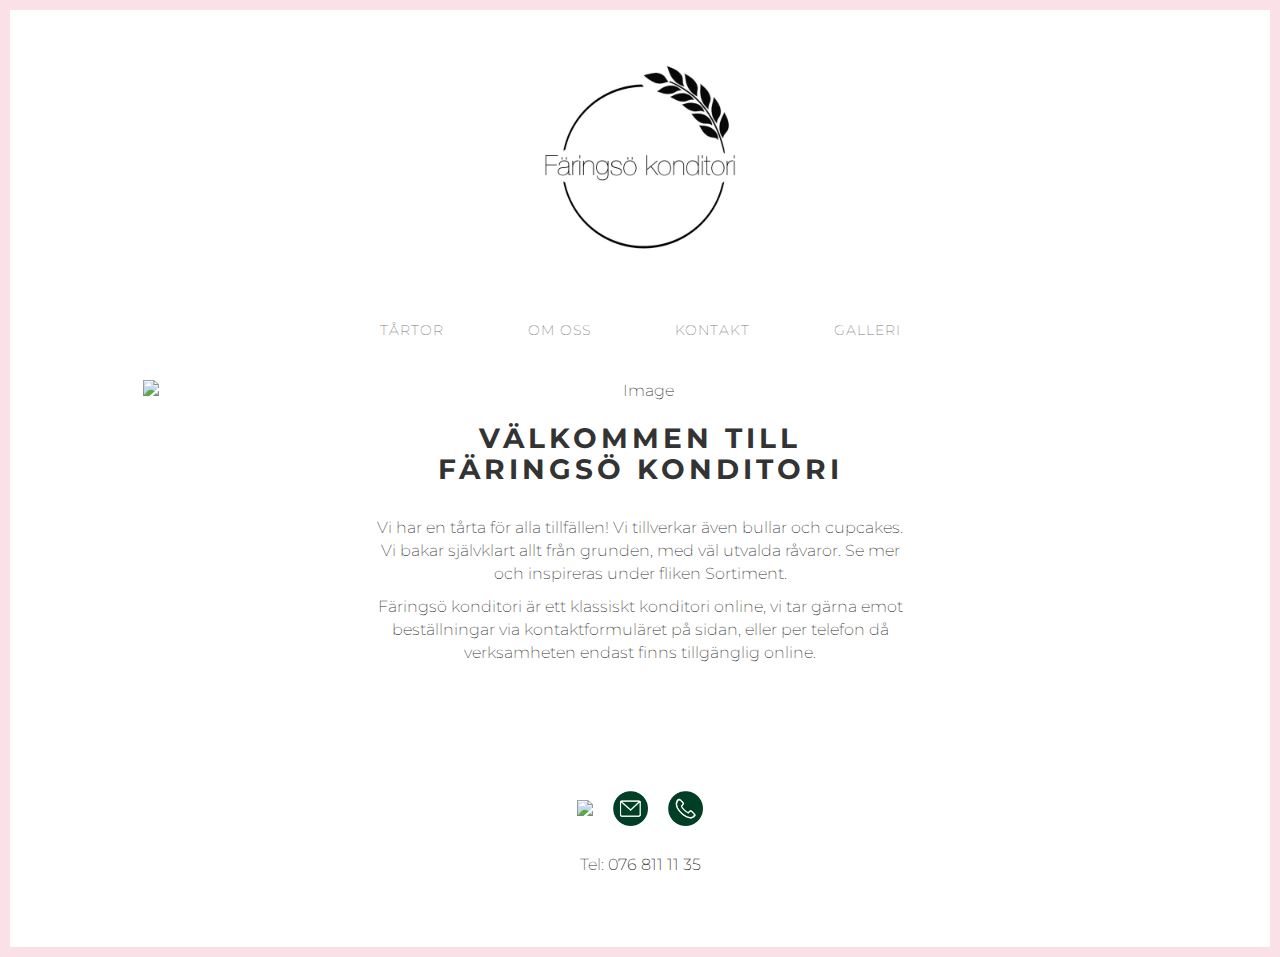
==== index.html @ da7a9c5c "added all files" ====
<!DOCTYPE html>
<html lang="en">
<head>
  <title>Färingsö konditori</title>
  <meta charset="utf-8">
  <meta name="viewport" content="width=device-width, initial-scale=1">
  <link rel="stylesheet" href="https://maxcdn.bootstrapcdn.com/bootstrap/3.3.7/css/bootstrap.min.css">
  <script src="https://ajax.googleapis.com/ajax/libs/jquery/3.2.1/jquery.min.js"></script>
  <script src="https://maxcdn.bootstrapcdn.com/bootstrap/3.3.7/js/bootstrap.min.js"></script>
  <link href="https://fonts.googleapis.com/css?family=Roboto+Mono:300" rel="stylesheet">
  <link href="https://fonts.googleapis.com/css?family=Montserrat:200,500|Sacramento" rel="stylesheet">
  <style>    
    /* Add a gray background color and some padding to the footer */
    body {
      border: 10px solid #f9e1e7;
      font-family: Montserrat;
      font-size: 16px;
      font-weight: 200;
    }

    footer {
      padding: 40px;
    }
    
    #icons:hover #social{
      opacity: 0.5;
    }

    #icons:hover #social:hover{
      opacity: 1;
    }

    #header {
      text-align: center;
      padding: 50px;
    }

    .navbar {
      background-color: white;
      border: none;
    }

    .navbar-nav {
      background-color: white;
      border: none;
      text-align: center;
      width: 100%;
    }
    .navbar-default .navbar-toggle{
      border-color: white;
    }
    .navbar-nav li a:hover{
      color: #E8A3BE !important;
      text-decoration: none;
    }

@media screen and (min-width: 750px) {
    .navbar-nav li {
      float: none;
      display: inline-block;
    }

    .navbar-nav li a{
      padding: 10px 40px;
    }


}
    #menu a{
      text-align: center;
      font-family: "Montserrat", 'sans serif';
      font-weight: 200;
      font-size: 14px;
      letter-spacing: 1px;
      text-transform: uppercase;
    }

    a {
      color: black;
      text-decoration: none;
    }

    a:hover {
      color: #E8A3BE;
    }


  </style>
</head>
<body>
</nav>

<div class="container-fluid text-center">
  <div class="row">
    <div id="header" class="col-sm-12">
      <a href=""><img id="social" src="faringso_konditori.png" width="200" height="auto"/></a>    
    </div>
  </div>
  <div id="menu">
    <nav class="navbar navbar-default">
      <div class="container-fluid">
        <!-- Brand and toggle get grouped for better mobile display -->
        <div class="navbar-header">
          <button type="button" class="navbar-toggle collapsed" data-toggle="collapse" data-target="#bs-example-navbar-collapse-1" aria-expanded="false">
            <span class="sr-only">Toggle navigation</span>
            <span class="icon-bar"></span>
            <span class="icon-bar"></span>
            <span class="icon-bar"></span>
          </button>
        </div>

        <!-- Collect the nav links, forms, and other content for toggling -->
        <div class="collapse navbar-collapse" id="bs-example-navbar-collapse-1">
          <ul class="nav navbar-nav">
            <li><a href="cakes.html">Tårtor</a></li>     
            <li><a href="om_oss.html">Om oss</a></li>     
            <li><a href="kontakt.html">Kontakt</a></li>      
            <li><a href="galleri.html">Galleri</a></li>
          <ul>
        </div><!-- /.navbar-collapse -->
      </div><!-- /.container-fluid -->
    </nav>
  </div>
</div>
  
<div class="container-fluid bg-3 text-center" style="width: 90%">
  <div class="row">
    <div class="col-sm-12">
      <img src="frukt.jpg" class="img-responsive" style="width:90%; margin: auto;" alt="Image">
    </div>
    <div class="col-sm-3"></div>
    <div class="col-sm-6">
      <h3 style="font-family: Montserrat; text-transform: uppercase; letter-spacing: 4px; font-weight: 700; font-size: 28px;">Välkommen till 
      <br/>Färingsö Konditori</h3><br>
      <p>Vi har en tårta för alla tillfällen! Vi tillverkar även bullar och cupcakes. Vi bakar självklart allt från grunden, med väl utvalda råvaror. Se mer och inspireras under fliken Sortiment. </p>
      <p>Färingsö konditori är ett klassiskt konditori online, vi tar gärna emot beställningar via kontaktformuläret på sidan, eller per telefon då verksamheten endast finns tillgänglig online.</p>
    </div>
   <div class="col-sm-3"></div>
  </div>
</div><br><br><br>


<footer class="container-fluid text-center">
  <div id="icons">
    <a href="https://www.instagram.com/faringsokonditori/" target="_blank"><img id="social" src="instagram.png" width="35" height="auto" style="margin: 8px"/></a>
    <img id="social" src="mejl.png" width="35" height="auto" style="margin: 8px"/>
    <a href="tel: +4676 811 11 35"><img id="social" src="ring.png" width="35" height="auto" style="margin: 8px"/></a>
  </div>
  <p style="padding-bottom: 20px; padding-top: 20px;">Tel: <a href="tel: +4676 811 11 35">076 811 11 35</a></p>
</footer>

</body>
</html>
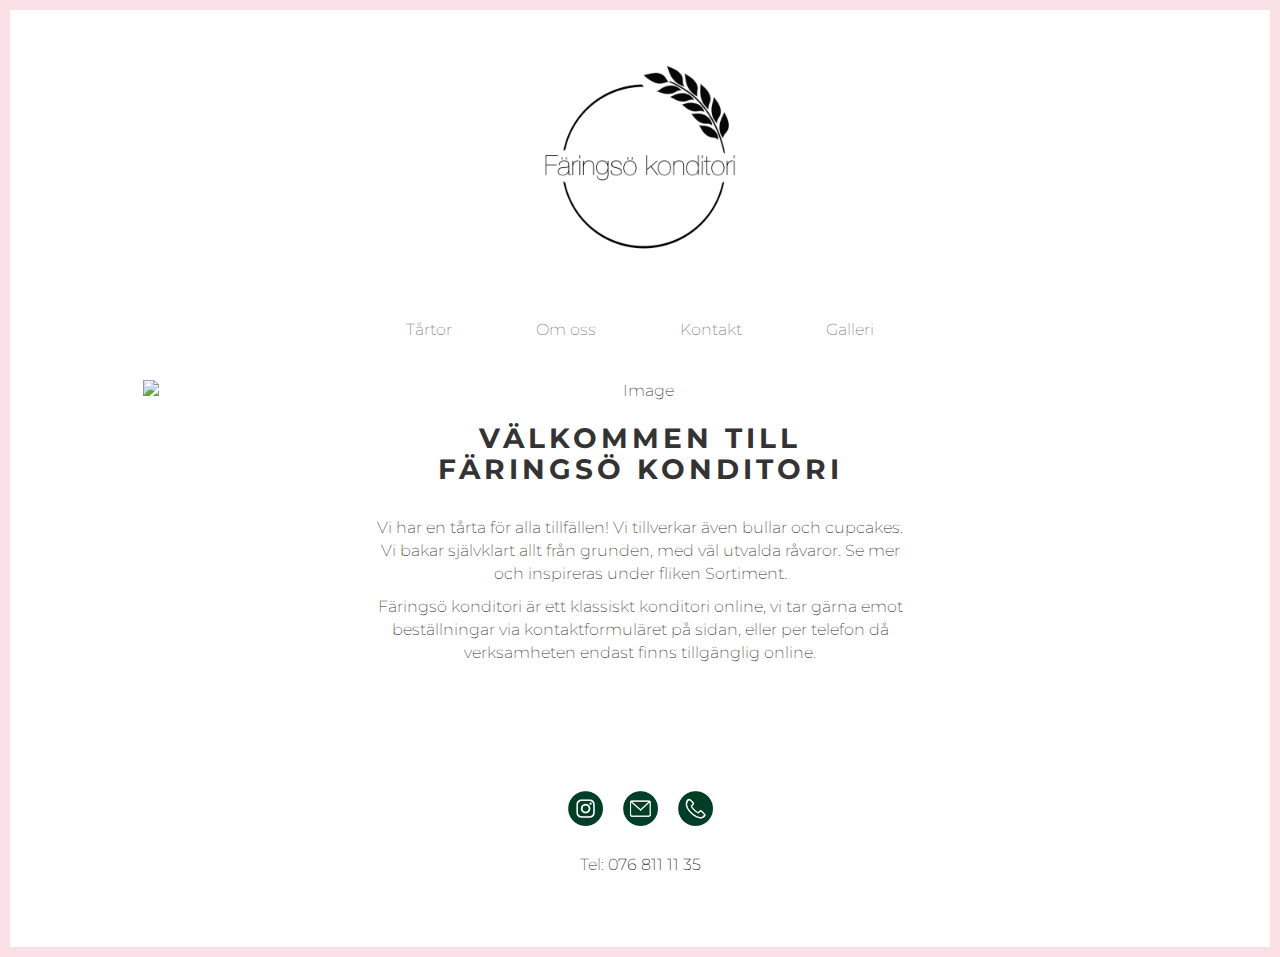
==== commit ac5f905d: "Add files via upload" ====
--- a/index.html
+++ b/index.html
@@ -64,16 +64,16 @@
       padding: 10px 40px;
     }
 
+    #header-image {
+      width: 100%;
+      margin: auto;
+    }
+}
 
-}
-    #menu a{
-      text-align: center;
-      font-family: "Montserrat", 'sans serif';
-      font-weight: 200;
-      font-size: 14px;
-      letter-spacing: 1px;
-      text-transform: uppercase;
-    }
+  #header-image {
+    width:90%;
+    margin: auto;
+  }
 
     a {
       color: black;
@@ -93,7 +93,7 @@
 <div class="container-fluid text-center">
   <div class="row">
     <div id="header" class="col-sm-12">
-      <a href=""><img id="social" src="faringso_konditori.png" width="200" height="auto"/></a>    
+      <a href="index.html"><img id="social" src="faringso_konditori.png" width="200" height="auto" style="max-width: 90%; height: auto;"/></a>
     </div>
   </div>
   <div id="menu">
@@ -126,7 +126,7 @@
 <div class="container-fluid bg-3 text-center" style="width: 90%">
   <div class="row">
     <div class="col-sm-12">
-      <img src="frukt.jpg" class="img-responsive" style="width:90%; margin: auto;" alt="Image">
+      <img src="frukt.jpg" class="img-responsive" id="header-image" alt="Image">
     </div>
     <div class="col-sm-3"></div>
     <div class="col-sm-6">
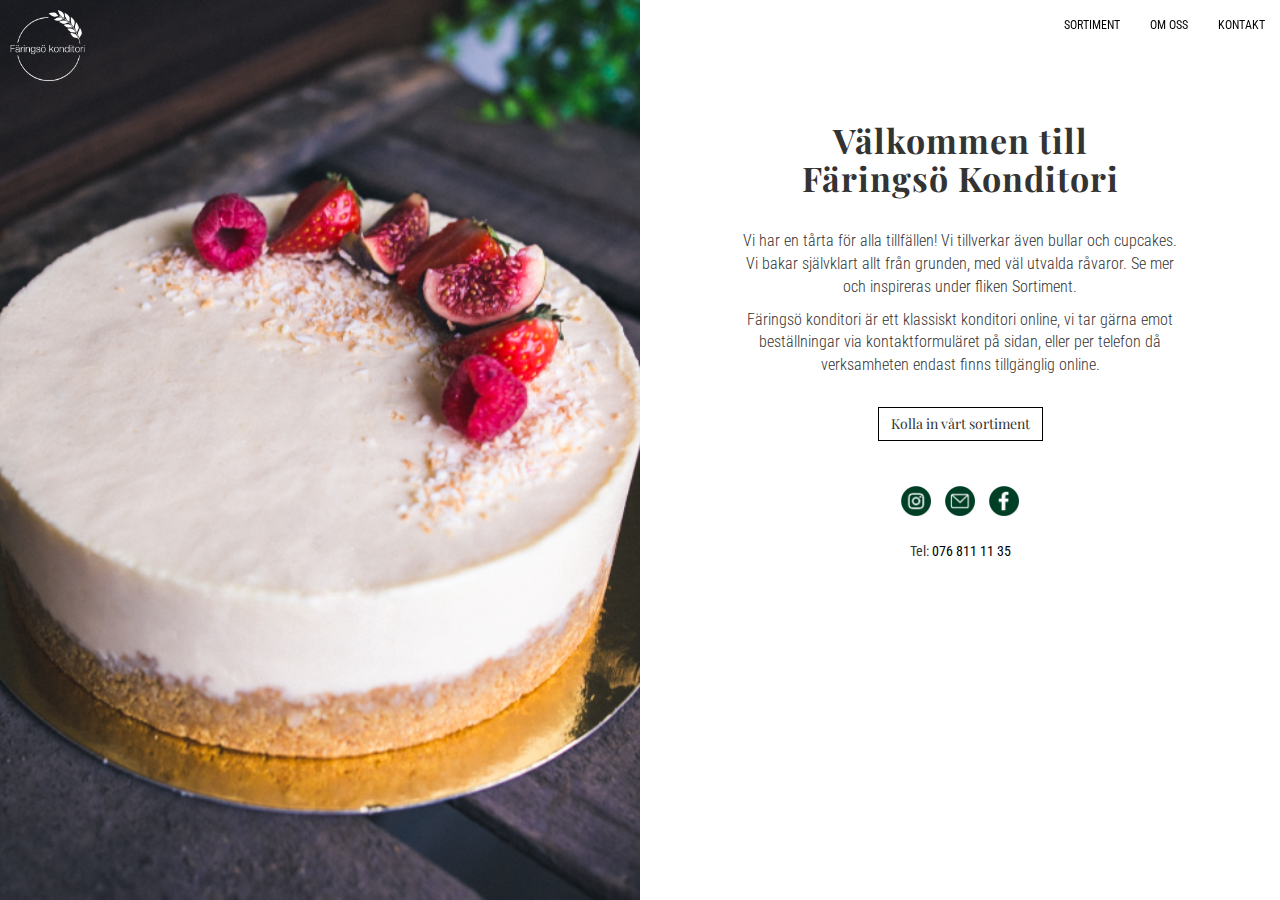
==== commit 93647b25: "Add files via upload" ====
--- a/index.html
+++ b/index.html
@@ -7,97 +7,38 @@
   <link rel="stylesheet" href="https://maxcdn.bootstrapcdn.com/bootstrap/3.3.7/css/bootstrap.min.css">
   <script src="https://ajax.googleapis.com/ajax/libs/jquery/3.2.1/jquery.min.js"></script>
   <script src="https://maxcdn.bootstrapcdn.com/bootstrap/3.3.7/js/bootstrap.min.js"></script>
-  <link href="https://fonts.googleapis.com/css?family=Roboto+Mono:300" rel="stylesheet">
   <link href="https://fonts.googleapis.com/css?family=Montserrat:200,500|Sacramento" rel="stylesheet">
-  <style>    
-    /* Add a gray background color and some padding to the footer */
-    body {
-      border: 10px solid #f9e1e7;
-      font-family: Montserrat;
-      font-size: 16px;
-      font-weight: 200;
-    }
-
-    footer {
-      padding: 40px;
-    }
-    
-    #icons:hover #social{
-      opacity: 0.5;
-    }
-
-    #icons:hover #social:hover{
-      opacity: 1;
-    }
-
-    #header {
-      text-align: center;
-      padding: 50px;
-    }
-
-    .navbar {
-      background-color: white;
-      border: none;
-    }
-
-    .navbar-nav {
-      background-color: white;
-      border: none;
-      text-align: center;
-      width: 100%;
-    }
-    .navbar-default .navbar-toggle{
-      border-color: white;
-    }
-    .navbar-nav li a:hover{
-      color: #E8A3BE !important;
-      text-decoration: none;
-    }
-
-@media screen and (min-width: 750px) {
-    .navbar-nav li {
-      float: none;
-      display: inline-block;
-    }
-
-    .navbar-nav li a{
-      padding: 10px 40px;
-    }
-
-    #header-image {
-      width: 100%;
-      margin: auto;
-    }
-}
-
-  #header-image {
-    width:90%;
-    margin: auto;
-  }
-
-    a {
-      color: black;
-      text-decoration: none;
-    }
-
-    a:hover {
-      color: #E8A3BE;
-    }
-
-
-  </style>
+  <link href="https://fonts.googleapis.com/css?family=Roboto+Condensed:300,400" rel="stylesheet">
+  <link href="https://fonts.googleapis.com/css?family=Playfair+Display:400,700,900" rel="stylesheet">
+  <link rel="stylesheet" type="text/css" href="mystyle.css">
 </head>
 <body>
 </nav>
 
-<div class="container-fluid text-center">
+<div class="container-fluid text-center" style="width: 100%;">
   <div class="row">
-    <div id="header" class="col-sm-12">
-      <a href="index.html"><img id="social" src="faringso_konditori.png" width="200" height="auto" style="max-width: 90%; height: auto;"/></a>
+    <div id="header" class="col-md-6">
+    <a href=""><img src="faringsokonditori.png"  class="brand" width="95px" height="auto" alt="Färingsö konditori"></a>
+    </div>
+    <div id="intro" class="col-md-6">
+      <h1 style="font-family: 'Playfair Display'; font-weight: 700; font-size: 34px; letter-spacing: 1px;">Välkommen till 
+      <br/>Färingsö Konditori</h1><br>
+      <p>Vi har en tårta för alla tillfällen! Vi tillverkar även bullar och cupcakes. Vi bakar självklart allt från grunden, med väl utvalda råvaror. Se mer och inspireras under fliken Sortiment. </p>
+      <p>Färingsö konditori är ett klassiskt konditori online, vi tar gärna emot beställningar via kontaktformuläret på sidan, eller per telefon då verksamheten endast finns tillgänglig online.</p>
+      <a href="cakes.html"><button class="btn btn-default" id="sortiment">Kolla in vårt sortiment</button>
+      <footer class="container-fluid text-center">
+        <div id="icons">
+          <a href="https://www.instagram.com/faringsokonditori/" target="_blank"><img id="social" src="instagram.png" width="30" height="auto" style="margin: 5px"/></a>
+          <img id="social" src="mejl.png" width="30" height="auto" style="margin: 5px"/>
+          <a href="https://www.facebook.com/Faringsokonditori" target="_blank"><img id="social" src="ring.png" width="30" height="auto" style="margin: 5px"/></a>
+        </div>
+        <p style="padding-top: 20px; font-weight: 400; font-size: 14px;">Tel: <a href="tel: +4676 811 11 35">076 811 11 35</a></p>
+      </footer>
     </div>
   </div>
+
   <div id="menu">
-    <nav class="navbar navbar-default">
+    <nav class="navbar navbar-default navbar-fixed-top">
       <div class="container-fluid">
         <!-- Brand and toggle get grouped for better mobile display -->
         <div class="navbar-header">
@@ -109,45 +50,17 @@
           </button>
         </div>
 
-        <!-- Collect the nav links, forms, and other content for toggling -->
         <div class="collapse navbar-collapse" id="bs-example-navbar-collapse-1">
           <ul class="nav navbar-nav">
-            <li><a href="cakes.html">Tårtor</a></li>     
-            <li><a href="om_oss.html">Om oss</a></li>     
-            <li><a href="kontakt.html">Kontakt</a></li>      
-            <li><a href="galleri.html">Galleri</a></li>
+            <li class="navbar-right"><a href="kontakt.html">Kontakt</a></li>      
+            <li class="navbar-right"><a href="om_oss.html">Om oss</a></li>     
+            <li class="navbar-right"><a href="cakes.html">Sortiment</a></li>     
           <ul>
         </div><!-- /.navbar-collapse -->
       </div><!-- /.container-fluid -->
     </nav>
   </div>
 </div>
-  
-<div class="container-fluid bg-3 text-center" style="width: 90%">
-  <div class="row">
-    <div class="col-sm-12">
-      <img src="frukt.jpg" class="img-responsive" id="header-image" alt="Image">
-    </div>
-    <div class="col-sm-3"></div>
-    <div class="col-sm-6">
-      <h3 style="font-family: Montserrat; text-transform: uppercase; letter-spacing: 4px; font-weight: 700; font-size: 28px;">Välkommen till 
-      <br/>Färingsö Konditori</h3><br>
-      <p>Vi har en tårta för alla tillfällen! Vi tillverkar även bullar och cupcakes. Vi bakar självklart allt från grunden, med väl utvalda råvaror. Se mer och inspireras under fliken Sortiment. </p>
-      <p>Färingsö konditori är ett klassiskt konditori online, vi tar gärna emot beställningar via kontaktformuläret på sidan, eller per telefon då verksamheten endast finns tillgänglig online.</p>
-    </div>
-   <div class="col-sm-3"></div>
-  </div>
-</div><br><br><br>
-
-
-<footer class="container-fluid text-center">
-  <div id="icons">
-    <a href="https://www.instagram.com/faringsokonditori/" target="_blank"><img id="social" src="instagram.png" width="35" height="auto" style="margin: 8px"/></a>
-    <img id="social" src="mejl.png" width="35" height="auto" style="margin: 8px"/>
-    <a href="tel: +4676 811 11 35"><img id="social" src="ring.png" width="35" height="auto" style="margin: 8px"/></a>
-  </div>
-  <p style="padding-bottom: 20px; padding-top: 20px;">Tel: <a href="tel: +4676 811 11 35">076 811 11 35</a></p>
-</footer>
 
 </body>
 </html>
--- a/mystyle.css
+++ b/mystyle.css
@@ -0,0 +1,153 @@
+     /* Add a gray background color and some padding to the footer */
+    body {
+      font-family: 'Roboto Condensed';
+      font-size: 16px;
+      font-weight: 300;
+    }
+
+    footer {
+      padding-top: 40px;
+    }
+    
+    #icons:hover #social{
+      opacity: 0.5;
+    }
+
+    #icons:hover #social:hover{
+      opacity: 1;
+    }
+
+    #header {
+      position: relative;
+      height: 100vh;
+      padding: 0px !important;
+      background-image: url('front.png');
+      background-size: cover;
+      background-repeat: no-repeat;
+      background-position: center center;
+    }
+    #intro {
+      padding: 8% !important;
+      max-height: 100vh;
+      margin: auto;
+      overflow: scroll;
+    }
+    .navbar {
+      background-color: rgba(255,255,255,0);
+      border: none;
+    }
+    #menu {
+      font-family: 'Roboto Condensed';
+      text-transform: uppercase;
+      font-weight: 400;
+      font-size: 12px;
+    }
+    .navbar-nav {
+      border: none;
+      text-align: center;
+      width: 100%;
+    }
+    .navbar-nav li a{
+      color: black !important;
+    }
+    .navbar-default .navbar-toggle{
+      border-color: rgba(255,255,255,0);
+    }
+    .navbar-nav li a:hover{
+      color: #E8A3BE !important;
+      text-decoration: none;
+    }
+
+    a {
+      color: black;
+      text-decoration: none;
+    }
+
+    a:hover {
+      color: #E8A3BE;
+    }
+
+    #sortiment {
+      font-family: "Playfair Display";
+      font-weight: 400;
+      font-size: 14px;
+      margin-top: 20px;
+      border-radius: 0px;
+      border: 0.25px solid black;
+    }
+
+    #sortiment_text {
+      padding: 100px !important;
+      height: 100%;
+      margin: auto;
+    }
+
+    #cakes {
+      padding-bottom: 40px;
+    }
+
+    .img-responsive {
+      margin: auto;
+    }
+
+    .item_description h2{
+      font-family: 'Playfair Display';
+      font-size: 18px;
+      font-weight: 700;
+    }
+    #cake{
+      margin-top: 15%;
+      padding-left: 45px;
+      max-width: 95%;
+      max-height: 95%;
+    }
+    .cake {
+      padding: 0px !important;
+    }
+   #introcake {
+      padding-top: 10% !important;
+      height: 100vh;
+    }
+
+    h2 {
+      font-family: 'Playfair Display';
+      font-weight: 700;
+      font-size: 28px;
+      letter-spacing: 1px;
+    }
+    .brand {
+      position: absolute;
+      top: 0;
+      left: 0;
+      padding: 10px;
+    }
+@media screen and (max-width: 992px) {
+    .navbar-nav li {
+      float: none;
+      display: inline-block;
+      color: white;
+    }
+
+    .navbar-nav li a{
+      padding: 10px 40px;
+      color: white !important;
+    }
+
+    #header {
+      height: 50vh;
+      padding: 0px !important;
+      background-image: url('front.png');
+      background-size: cover;
+      background-repeat: no-repeat;
+      background-position: center center;
+    }
+    #cake{
+      margin-top: 0px;
+      padding-left: 0px;
+      max-width: 100%;
+      height: auto;
+    }
+    #bs-example-navbar-collapse-1 {
+      border-color: rgba(0,0,0,0);
+    }
+}
